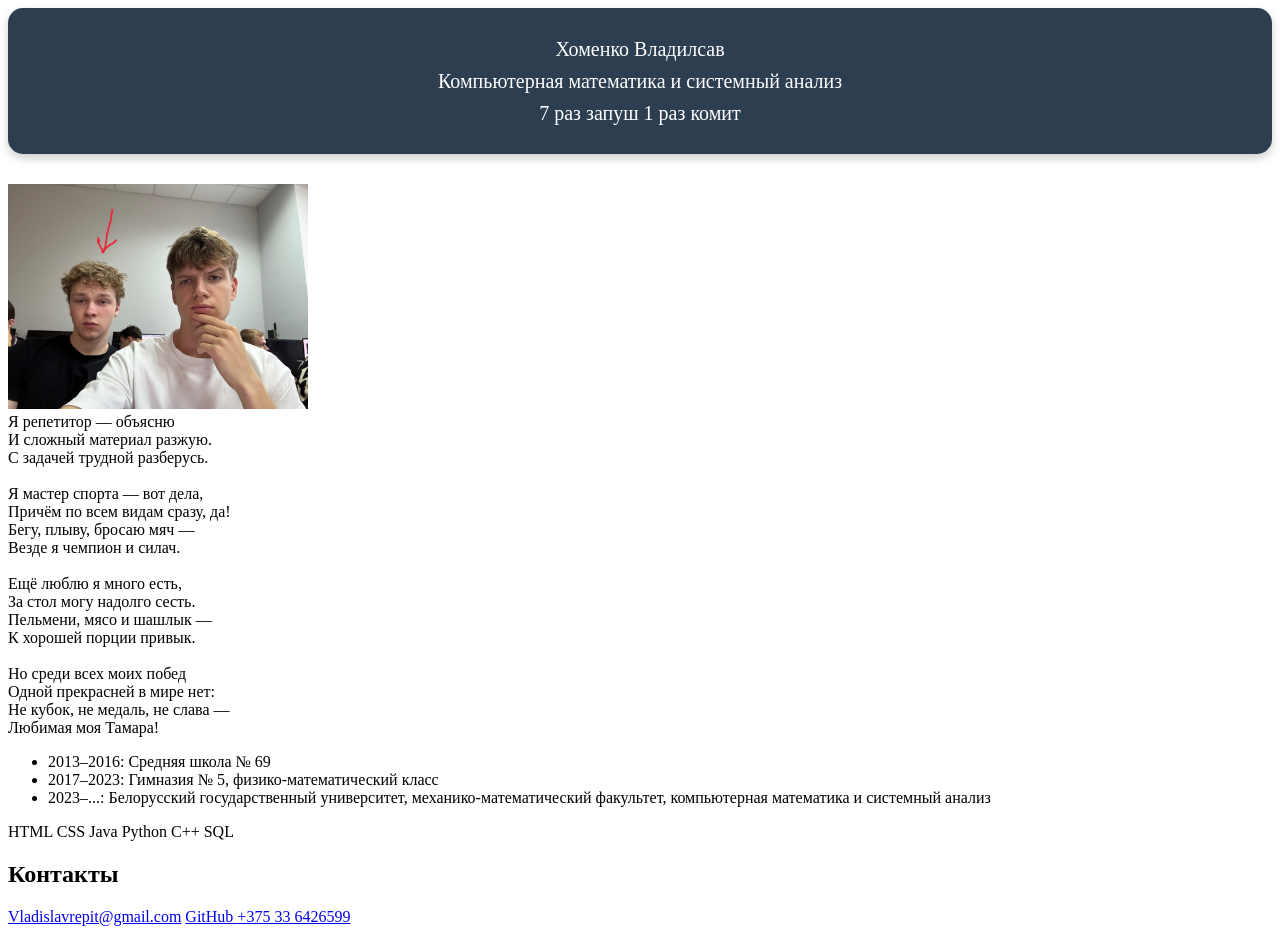
==== task1/index.html @ 9f15955b "add profile page" ====
<!DOCTYPE html>
<html lang="en">
<head>
    <link rel="stylesheet" href="style.css">
    <meta charset="UTF-8">
    <meta name="viewport" content="width=device-width, initial-scale=1.0">
    <title>Document</title>
</head>
<body>
    <header>
        Хоменко Владилсав <br>
        Компьютерная математика и системный анализ <br>
        7 раз запуш 1 раз комит
    </header>

    <img src="avatar.png" alt="Аватар" width="300">

    <article>
        Я репетитор — объясню <br>
        И сложный материал разжую. <br>
        С задачей трудной разберусь. <br> <br>

        Я мастер спорта — вот дела, <br>
        Причём по всем видам сразу, да! <br>
        Бегу, плыву, бросаю мяч — <br>
        Везде я чемпион и силач. <br> <br>

        Ещё люблю я много есть, <br>
        За стол могу надолго сесть. <br>
        Пельмени, мясо и шашлык — <br>
        К хорошей порции привык. <br> <br>

        Но среди всех моих побед <br>
        Одной прекрасней в мире нет: <br>
        Не кубок, не медаль, не слава — <br>
        Любимая моя Тамара! <br>

    </article>

    <ul>
        <li>
            2013–2016: Средняя школа № 69
        </li>
        <li>
            2017–2023: Гимназия № 5, физико-математический класс
        </li>
        <li>
            2023–...: Белорусский государственный университет,
            механико-математический факультет,
            компьютерная математика и системный анализ
        </li>
    </ul>

    <div class="skills">
        <span class="skill">HTML</span>
        <span class="skill">CSS</span>
        <span class="skill">Java</span>
        <span class="skill">Python</span>
        <span class="skill">C++</span>
        <span class="skill">SQL</span>
    </div>

    <footer class="contacts">
        <h2>Контакты</h2>

        <a href="mailto:Vladislavrepit@gmail.com">Vladislavrepit@gmail.com</a>

        <a href="https://github.com/InvictusKMS" target="_blank">
            GitHub
        </a>

        <a href="tel:+375336426599">
            +375 33 6426599
        </a>
    </footer>
    
    
</body>
</html>
---- task1/style.css ----
header {
    background-color: #2c3e50;
    color: white;

    padding: 25px;

    text-align: center;

    font-size: 20px;
    line-height: 1.6;

    border-radius: 15px;

    margin-bottom: 30px;

    box-shadow: 0 4px 10px rgba(0, 0, 0, 0.2);
}
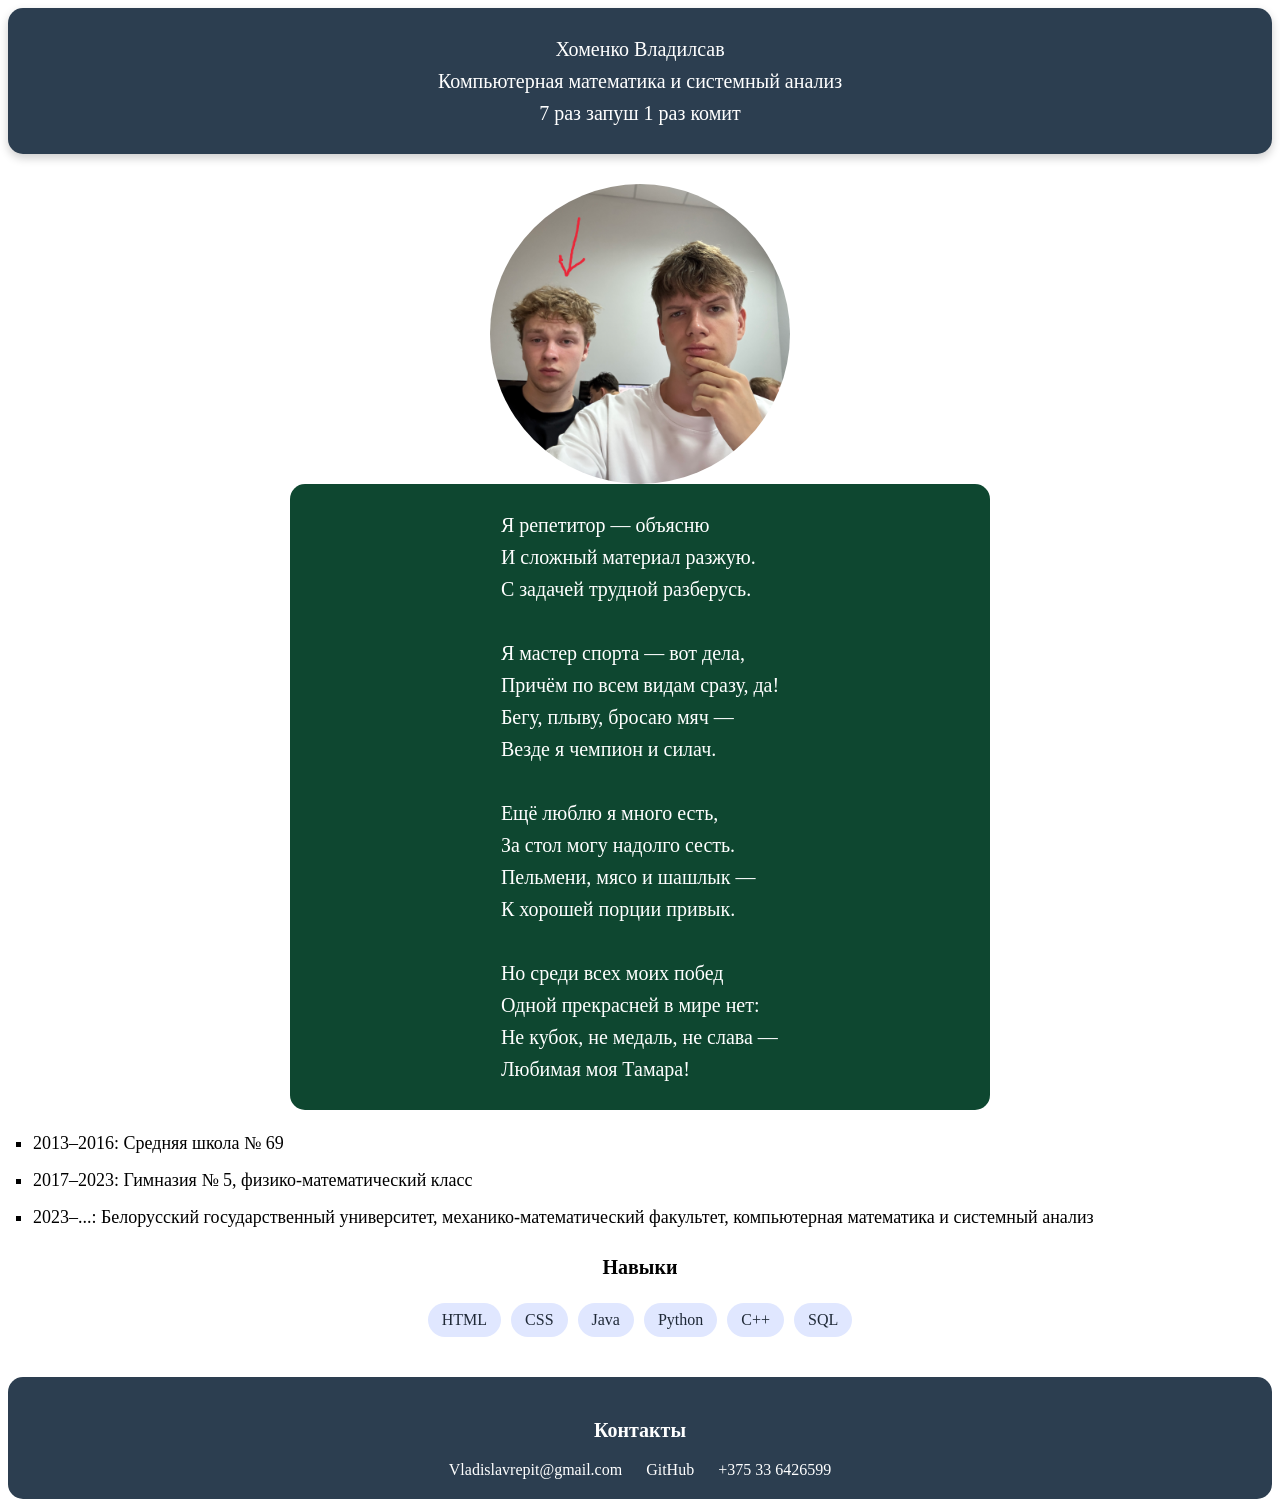
==== commit 414c1111: "task1: semantic resume" ====
--- a/task1/index.html
+++ b/task1/index.html
@@ -13,7 +13,7 @@
         7 раз запуш 1 раз комит
     </header>
 
-    <img src="avatar.png" alt="Аватар" width="300">
+    <img src="avatar.png" alt="Аватар" class="avatar">
 
     <article>
         Я репетитор — объясню <br>
@@ -51,14 +51,18 @@
         </li>
     </ul>
 
-    <div class="skills">
-        <span class="skill">HTML</span>
-        <span class="skill">CSS</span>
-        <span class="skill">Java</span>
-        <span class="skill">Python</span>
-        <span class="skill">C++</span>
-        <span class="skill">SQL</span>
-    </div>
+    <section id="skills">
+        <h2>Навыки</h2>
+
+        <div class="skills">
+            <span class="skill">HTML</span>
+            <span class="skill">CSS</span>
+            <span class="skill">Java</span>
+            <span class="skill">Python</span>
+            <span class="skill">C++</span>
+            <span class="skill">SQL</span>
+        </div>
+    </section>
 
     <footer class="contacts">
         <h2>Контакты</h2>
--- a/task1/style.css
+++ b/task1/style.css
@@ -1,3 +1,7 @@
+* {
+    box-sizing: border-box;
+}
+
 header {
     background-color: #2c3e50;
     color: white;
@@ -14,4 +18,97 @@
     margin-bottom: 30px;
 
     box-shadow: 0 4px 10px rgba(0, 0, 0, 0.2);
+}
+
+.avatar {
+    display: block;
+    margin: 0 auto;
+
+    width: 300px;
+    height: 300px;
+    border-radius: 50%;
+    object-fit: cover;
+}
+
+h2 {
+    text-align: center;
+
+    font-size: 20px;
+    line-height: 1.6;
+}
+
+article {
+    display: flex;
+    flex-direction: column;
+    align-items: center;
+
+    background-color: #0e4730;
+    color: white;
+    padding: 25px;
+    font-size: 20px;
+    line-height: 1.6;
+    border-radius: 15px;
+    margin-bottom: 30px;
+    max-width: 700px;
+    margin: 0 auto;
+}
+
+ul {
+    list-style-type: square;
+    padding-left: 25px;
+    margin: 20px 0;
+}
+
+ul li {
+    margin-bottom: 10px;
+    font-size: 18px;
+    line-height: 1.5;
+}
+
+.skills {
+    display: flex;
+    flex-wrap: wrap;
+    gap: 10px;
+    justify-content: center;
+    margin: 20px 0;
+}
+
+.skill {
+    background-color: #e0e7ff;
+    color: #1f2937;
+    padding: 8px 14px;
+    border-radius: 20px;
+    font-size: 16px;
+    font-weight: 500;
+}
+
+.contacts {
+    margin-top: 40px;
+    padding: 20px;
+
+    background-color: #2c3e50;
+    color: white;
+
+    text-align: center;
+    border-radius: 15px;
+}
+
+.contacts h2 {
+    margin-bottom: 15px;
+}
+
+.contacts a {
+    color: white;
+    text-decoration: none;
+
+    margin: 0 10px;
+
+    font-size: 16px;
+
+    transition: 0.2s;
+}
+
+.contacts a:hover {
+    color: #c7d2fe;
+    text-decoration: underline;
 }
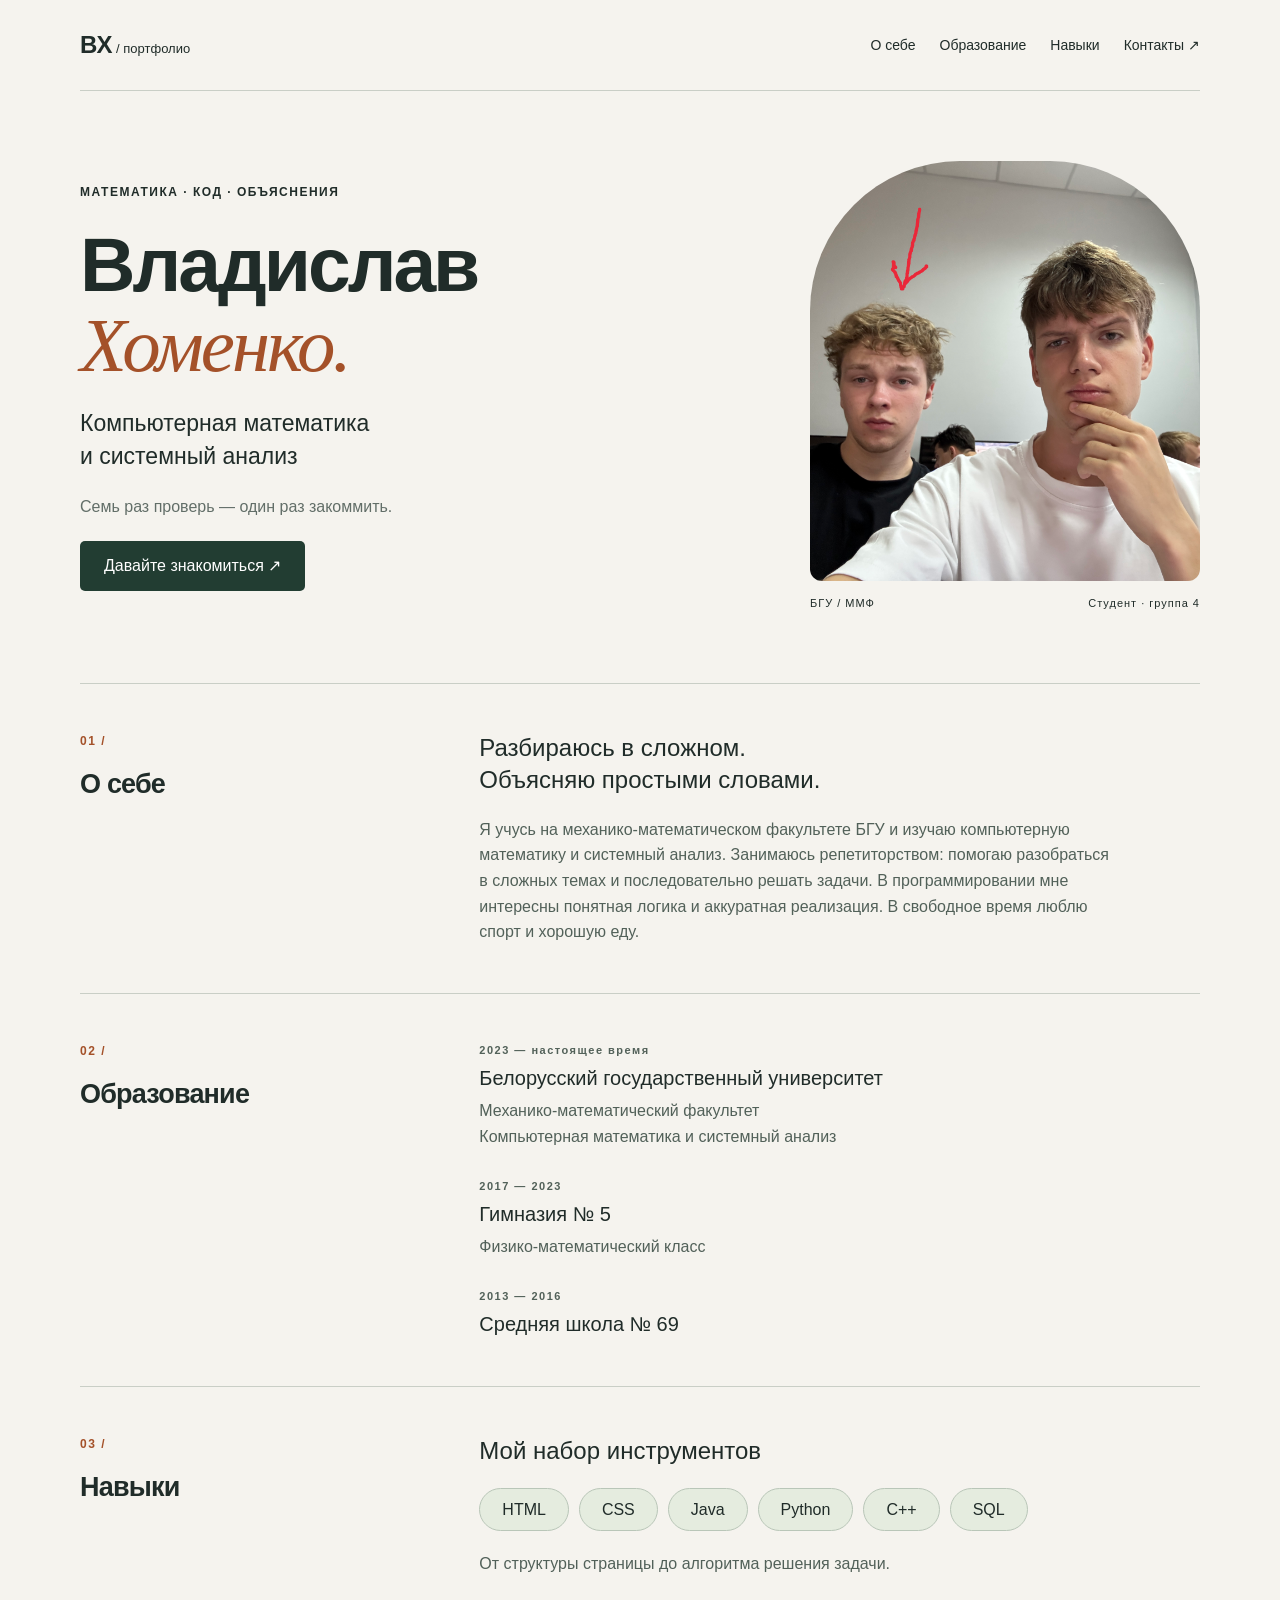
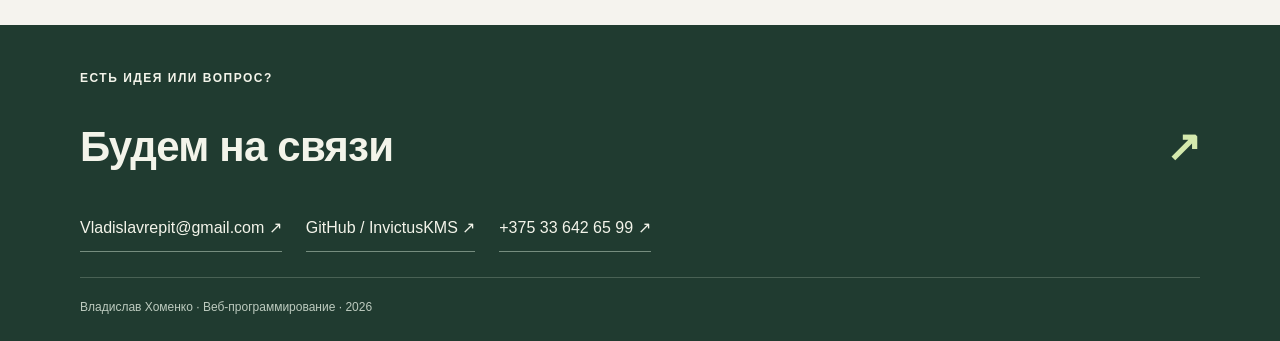
==== commit 6f3a8325: "lab1234" ====
--- a/task1/index.html
+++ b/task1/index.html
@@ -1,83 +1,25 @@
 <!DOCTYPE html>
-<html lang="en">
+<html lang="ru">
 <head>
-    <link rel="stylesheet" href="style.css">
-    <meta charset="UTF-8">
-    <meta name="viewport" content="width=device-width, initial-scale=1.0">
-    <title>Document</title>
+  <meta charset="utf-8">
+  <meta name="viewport" content="width=device-width, initial-scale=1">
+  <title>Владислав Хоменко — портфолио</title>
+  <link rel="stylesheet" href="style.css">
+  
 </head>
 <body>
-    <header>
-        Хоменко Владилсав <br>
-        Компьютерная математика и системный анализ <br>
-        7 раз запуш 1 раз комит
-    </header>
-
-    <img src="avatar.png" alt="Аватар" class="avatar">
-
-    <article>
-        Я репетитор — объясню <br>
-        И сложный материал разжую. <br>
-        С задачей трудной разберусь. <br> <br>
-
-        Я мастер спорта — вот дела, <br>
-        Причём по всем видам сразу, да! <br>
-        Бегу, плыву, бросаю мяч — <br>
-        Везде я чемпион и силач. <br> <br>
-
-        Ещё люблю я много есть, <br>
-        За стол могу надолго сесть. <br>
-        Пельмени, мясо и шашлык — <br>
-        К хорошей порции привык. <br> <br>
-
-        Но среди всех моих побед <br>
-        Одной прекрасней в мире нет: <br>
-        Не кубок, не медаль, не слава — <br>
-        Любимая моя Тамара! <br>
-
-    </article>
-
-    <ul>
-        <li>
-            2013–2016: Средняя школа № 69
-        </li>
-        <li>
-            2017–2023: Гимназия № 5, физико-математический класс
-        </li>
-        <li>
-            2023–...: Белорусский государственный университет,
-            механико-математический факультет,
-            компьютерная математика и системный анализ
-        </li>
-    </ul>
-
-    <section id="skills">
-        <h2>Навыки</h2>
-
-        <div class="skills">
-            <span class="skill">HTML</span>
-            <span class="skill">CSS</span>
-            <span class="skill">Java</span>
-            <span class="skill">Python</span>
-            <span class="skill">C++</span>
-            <span class="skill">SQL</span>
-        </div>
-    </section>
-
-    <footer class="contacts">
-        <h2>Контакты</h2>
-
-        <a href="mailto:Vladislavrepit@gmail.com">Vladislavrepit@gmail.com</a>
-
-        <a href="https://github.com/InvictusKMS" target="_blank">
-            GitHub
-        </a>
-
-        <a href="tel:+375336426599">
-            +375 33 6426599
-        </a>
-    </footer>
-    
-    
+<header class="hero" id="top">
+  <nav aria-label="Навигация по резюме"><a class="brand" href="#top">ВХ<span> / портфолио</span></a><ul><li><a href="#about">О себе</a></li><li><a href="#education">Образование</a></li><li><a href="#skills">Навыки</a></li><li><a href="#contacts">Контакты ↗</a></li></ul></nav>
+  <section class="intro" aria-labelledby="name">
+    <article class="intro-text"><p class="eyebrow">МАТЕМАТИКА · КОД · ОБЪЯСНЕНИЯ</p><h1 id="name">Владислав<br><em>Хоменко.</em></h1><p class="lead">Компьютерная математика<br>и системный анализ</p><p class="motto">Семь раз проверь — один раз закоммить.</p><a class="button" href="#contacts">Давайте знакомиться ↗</a></article>
+    <figure><img src="avatar.png" alt="Аватар Владислава Хоменко" width="400" height="420"><figcaption><span>БГУ / ММФ</span><span>Студент · группа 4</span></figcaption></figure>
+  </section>
+</header>
+<main>
+  <section id="about" class="row"><header class="section-title"><span class="number">01 /</span><h2>О себе</h2></header><article class="section-content"><h3>Разбираюсь в сложном.<br>Объясняю простыми словами.</h3><p>Я учусь на механико-математическом факультете БГУ и изучаю компьютерную математику и системный анализ. Занимаюсь репетиторством: помогаю разобраться в сложных темах и последовательно решать задачи. В программировании мне интересны понятная логика и аккуратная реализация. В свободное время люблю спорт и хорошую еду.</p></article></section>
+  <section id="education" class="row"><header class="section-title"><span class="number">02 /</span><h2>Образование</h2></header><ul class="education section-content"><li><span class="date">2023 — настоящее время</span><h3>Белорусский государственный университет</h3><p>Механико-математический факультет<br>Компьютерная математика и системный анализ</p></li><li><span class="date">2017 — 2023</span><h3>Гимназия № 5</h3><p>Физико-математический класс</p></li><li><span class="date">2013 — 2016</span><h3>Средняя школа № 69</h3></li></ul></section>
+  <section id="skills" class="row"><header class="section-title"><span class="number">03 /</span><h2>Навыки</h2></header><article class="section-content"><h3>Мой набор инструментов</h3><ul class="skills"><li>HTML</li><li>CSS</li><li>Java</li><li>Python</li><li>C++</li><li>SQL</li></ul><p>От структуры страницы до алгоритма решения задачи.</p></article></section>
+</main>
+<footer id="contacts"><p class="eyebrow">ЕСТЬ ИДЕЯ ИЛИ ВОПРОС?</p><h2>Будем на связи<span>↗</span></h2><ul class="contact-links"><li><a href="mailto:Vladislavrepit@gmail.com">Vladislavrepit@gmail.com ↗</a></li><li><a href="https://github.com/InvictusKMS">GitHub / InvictusKMS ↗</a></li><li><a href="tel:+375336426599">+375 33 642 65 99 ↗</a></li></ul><p class="copyright">Владислав Хоменко · Веб-программирование · 2026</p></footer>
 </body>
-</html>+</html>
--- a/task1/style.css
+++ b/task1/style.css
@@ -1,114 +1,22 @@
-* {
-    box-sizing: border-box;
-}
-
-header {
-    background-color: #2c3e50;
-    color: white;
-
-    padding: 25px;
-
-    text-align: center;
-
-    font-size: 20px;
-    line-height: 1.6;
-
-    border-radius: 15px;
-
-    margin-bottom: 30px;
-
-    box-shadow: 0 4px 10px rgba(0, 0, 0, 0.2);
-}
-
-.avatar {
-    display: block;
-    margin: 0 auto;
-
-    width: 300px;
-    height: 300px;
-    border-radius: 50%;
-    object-fit: cover;
-}
-
-h2 {
-    text-align: center;
-
-    font-size: 20px;
-    line-height: 1.6;
-}
-
-article {
-    display: flex;
-    flex-direction: column;
-    align-items: center;
-
-    background-color: #0e4730;
-    color: white;
-    padding: 25px;
-    font-size: 20px;
-    line-height: 1.6;
-    border-radius: 15px;
-    margin-bottom: 30px;
-    max-width: 700px;
-    margin: 0 auto;
-}
-
-ul {
-    list-style-type: square;
-    padding-left: 25px;
-    margin: 20px 0;
-}
-
-ul li {
-    margin-bottom: 10px;
-    font-size: 18px;
-    line-height: 1.5;
-}
-
-.skills {
-    display: flex;
-    flex-wrap: wrap;
-    gap: 10px;
-    justify-content: center;
-    margin: 20px 0;
-}
-
-.skill {
-    background-color: #e0e7ff;
-    color: #1f2937;
-    padding: 8px 14px;
-    border-radius: 20px;
-    font-size: 16px;
-    font-weight: 500;
-}
-
-.contacts {
-    margin-top: 40px;
-    padding: 20px;
-
-    background-color: #2c3e50;
-    color: white;
-
-    text-align: center;
-    border-radius: 15px;
-}
-
-.contacts h2 {
-    margin-bottom: 15px;
-}
-
-.contacts a {
-    color: white;
-    text-decoration: none;
-
-    margin: 0 10px;
-
-    font-size: 16px;
-
-    transition: 0.2s;
-}
-
-.contacts a:hover {
-    color: #c7d2fe;
-    text-decoration: underline;
-}+/* Лабораторная 1: раскладка только Flexbox, без Grid, JS и медиазапросов. */
+* { box-sizing: border-box; }
+html { scroll-behavior: smooth; }
+body { margin: 0; background: #f5f3ee; color: #202c29; font-family: Arial, sans-serif; line-height: 1.6; display: flex; flex-direction: column; }
+h1,h2,h3,p,figure { margin: 0; }
+a { color: inherit; text-decoration: none; transition: color .2s, background .2s; }
+a:hover { color: #9b471e; text-decoration: underline; }
+a:focus-visible { outline: 3px solid #a15126; outline-offset: 6px; }
+ul { padding: 0; margin: 0; list-style: none; }
+.hero,main,footer { padding: 0 max(6%, calc((100% - 1120px) / 2)); }
+nav { display: flex; justify-content: space-between; align-items: center; gap: 24px; flex-wrap: wrap; padding: 26px 0; border-bottom: 1px solid #c9cec6; }
+.brand { font-weight: 800; font-size: 24px; }.brand span { font-size: 13px; font-weight: 400; }
+nav ul { display: flex; flex-wrap: wrap; gap: 24px; font-size: 14px; }
+.intro { display: flex; align-items: center; justify-content: space-between; gap: 48px; padding: 70px 0; flex-wrap: wrap; }
+.intro-text { display: flex; flex: 1 1 390px; flex-direction: column; align-items: flex-start; gap: 22px; }
+.eyebrow,.number,.date { font-size: 12px; letter-spacing: 1.5px; font-weight: 700; }
+h1 { font-size: clamp(44px,6vw,82px); line-height: 1.04; letter-spacing: -3px; font-weight: 600; }h1 em { font-family: Georgia,serif; font-weight: 400; color: #a45129; }
+.lead { font-size: 23px; line-height: 1.4; }.motto { color: #626e68; }
+.button { display: inline-flex; align-items: center; min-height: 48px; background: #223d32; color: #fff; padding: 12px 24px; border-radius: 5px; }.button:hover { background: #345446; color: #fff; }
+figure { display: flex; flex: 0 1 390px; flex-direction: column; gap: 14px; }figure img { width: 100%; height: 420px; object-fit: cover; border-radius: 150px 150px 12px 12px; background: #d5ded1; }figcaption { display: flex; justify-content: space-between; gap: 12px; font-size: 11px; letter-spacing: 1px; }
+main { display: flex; flex-direction: column; }.row { display: flex; gap: 44px; flex-wrap: wrap; padding: 48px 0; border-top: 1px solid #c9cec6; }.section-title { display: flex; flex-direction: column; gap: 12px; flex: 1 1 220px; }.number { color: #a45129; }h2 { font-size: 27px; letter-spacing: -.8px; }.section-content { flex: 2 1 450px; display: flex; flex-direction: column; gap: 20px; }h3 { font-size: 24px; line-height: 1.35; font-weight: 500; }.section-content p { color: #526159; max-width: 640px; }.education { gap: 28px; }.education li { display: flex; flex-direction: column; gap: 6px; }.date { color: #526159; font-size: 11px; }.education h3 { font-size: 20px; }.skills { display: flex; flex-wrap: wrap; gap: 10px; }.skills li { border: 1px solid #b9c6b8; background: #e5ecdf; padding: 8px 22px; border-radius: 30px; }
+footer { background: #203b30; color: #f3f4ea; display: flex; flex-direction: column; gap: 25px; padding-top: 44px; padding-bottom: 24px; }footer h2 { display: flex; justify-content: space-between; font-size: 42px; }footer h2 span { color: #d4e9ad; }.contact-links { display: flex; gap: 24px; flex-wrap: wrap; }.contact-links a { display: inline-flex; padding: 10px 0; border-bottom: 1px solid #768d7f; overflow-wrap: anywhere; }.contact-links a:hover { color: #d4e9ad; }.copyright { font-size: 12px; color: #bdcbbf; border-top: 1px solid #496154; padding-top: 20px; }
